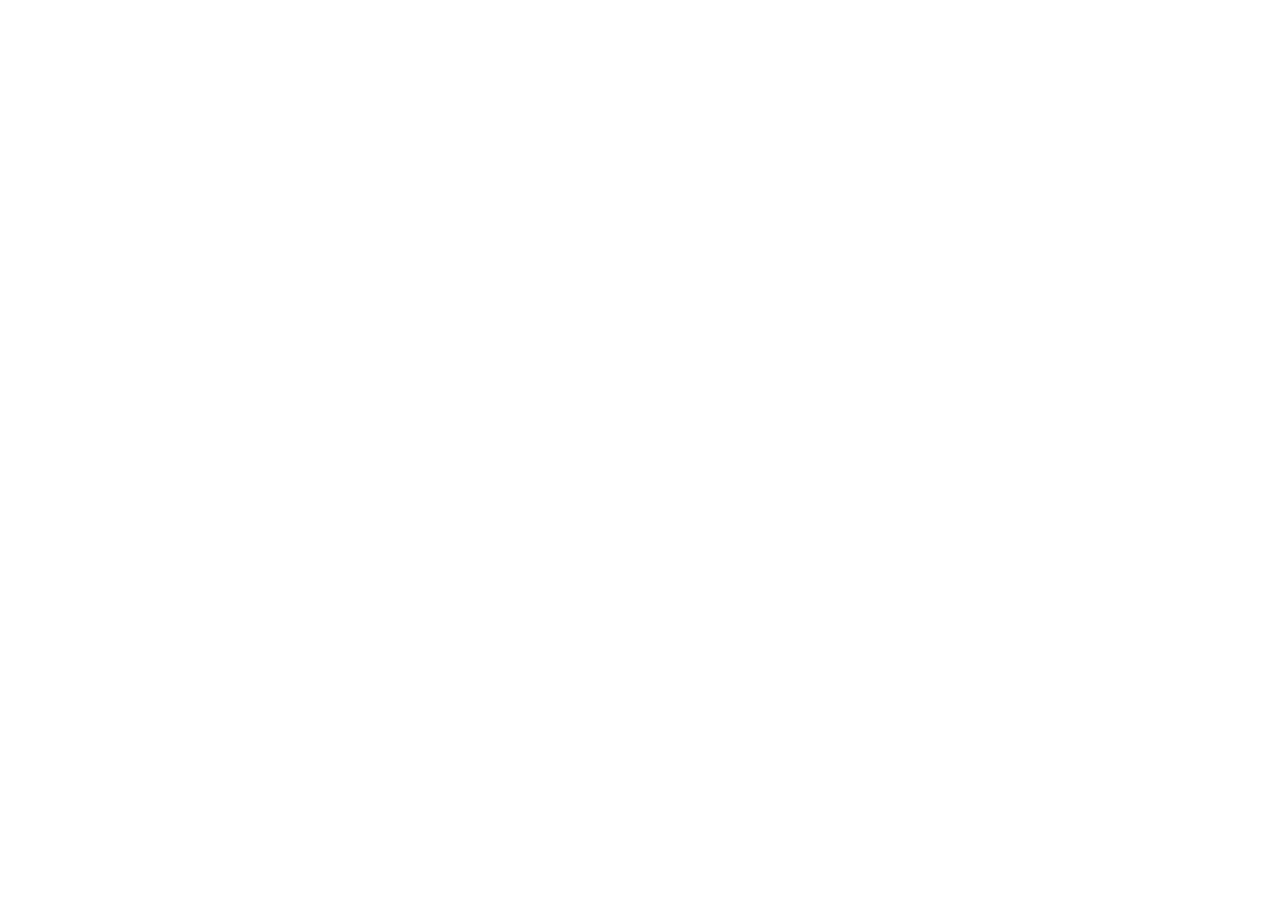
==== index.html @ 87de018b "Initial commit for Mismar Contracting website" ====
<!doctype html>
<html lang="ar" dir="rtl">
  <head>
    <meta charset="UTF-8" />
    <meta name="viewport" content="width=device-width, initial-scale=1.0" />
    <title>MISMAR CONTRACTING | شركة مسمار للمقاولات</title>
    <meta name="description" content="الموقع الرسمي ولوحة التحكم لشركة مسمار للمقاولات - تنفيذ المشاريع السكنية والتجارية، باقات البناء، وإدارة المحتوى الكاملة." />
    <link rel="icon" type="image/png" href="/assets/aistudio/image_4bd9251f.png" />
    <meta property="og:title" content="MISMAR CONTRACTING | شركة مسمار للمقاولات" />
    <meta property="og:description" content="الموقع الرسمي ولوحة التحكم لشركة مسمار للمقاولات - تنفيذ المشاريع السكنية والتجارية، باقات البناء، وإدارة المحتوى الكاملة." />
    <meta property="og:image" content="/assets/aistudio/image_4bd9251f.png" />
    <meta property="og:type" content="website" />
    <meta name="twitter:card" content="summary_large_image" />
    <meta name="twitter:image" content="/assets/aistudio/image_4bd9251f.png" />
    <link rel="preconnect" href="https://fonts.googleapis.com">
    <link rel="preconnect" href="https://fonts.gstatic.com" crossorigin>
    <link href="https://fonts.googleapis.com/css2?family=Plus+Jakarta+Sans:wght@400;500;600;700;800&family=Tajawal:wght@400;500;700;800;900&display=swap" rel="stylesheet">
  </head>
  <body class="bg-[#18232b] text-neutral-100 antialiased font-sans selection:bg-[#b88a58] selection:text-[#18232b]">
    <div id="root"></div>
    <script type="module" src="/src/main.tsx"></script>
  </body>
</html>
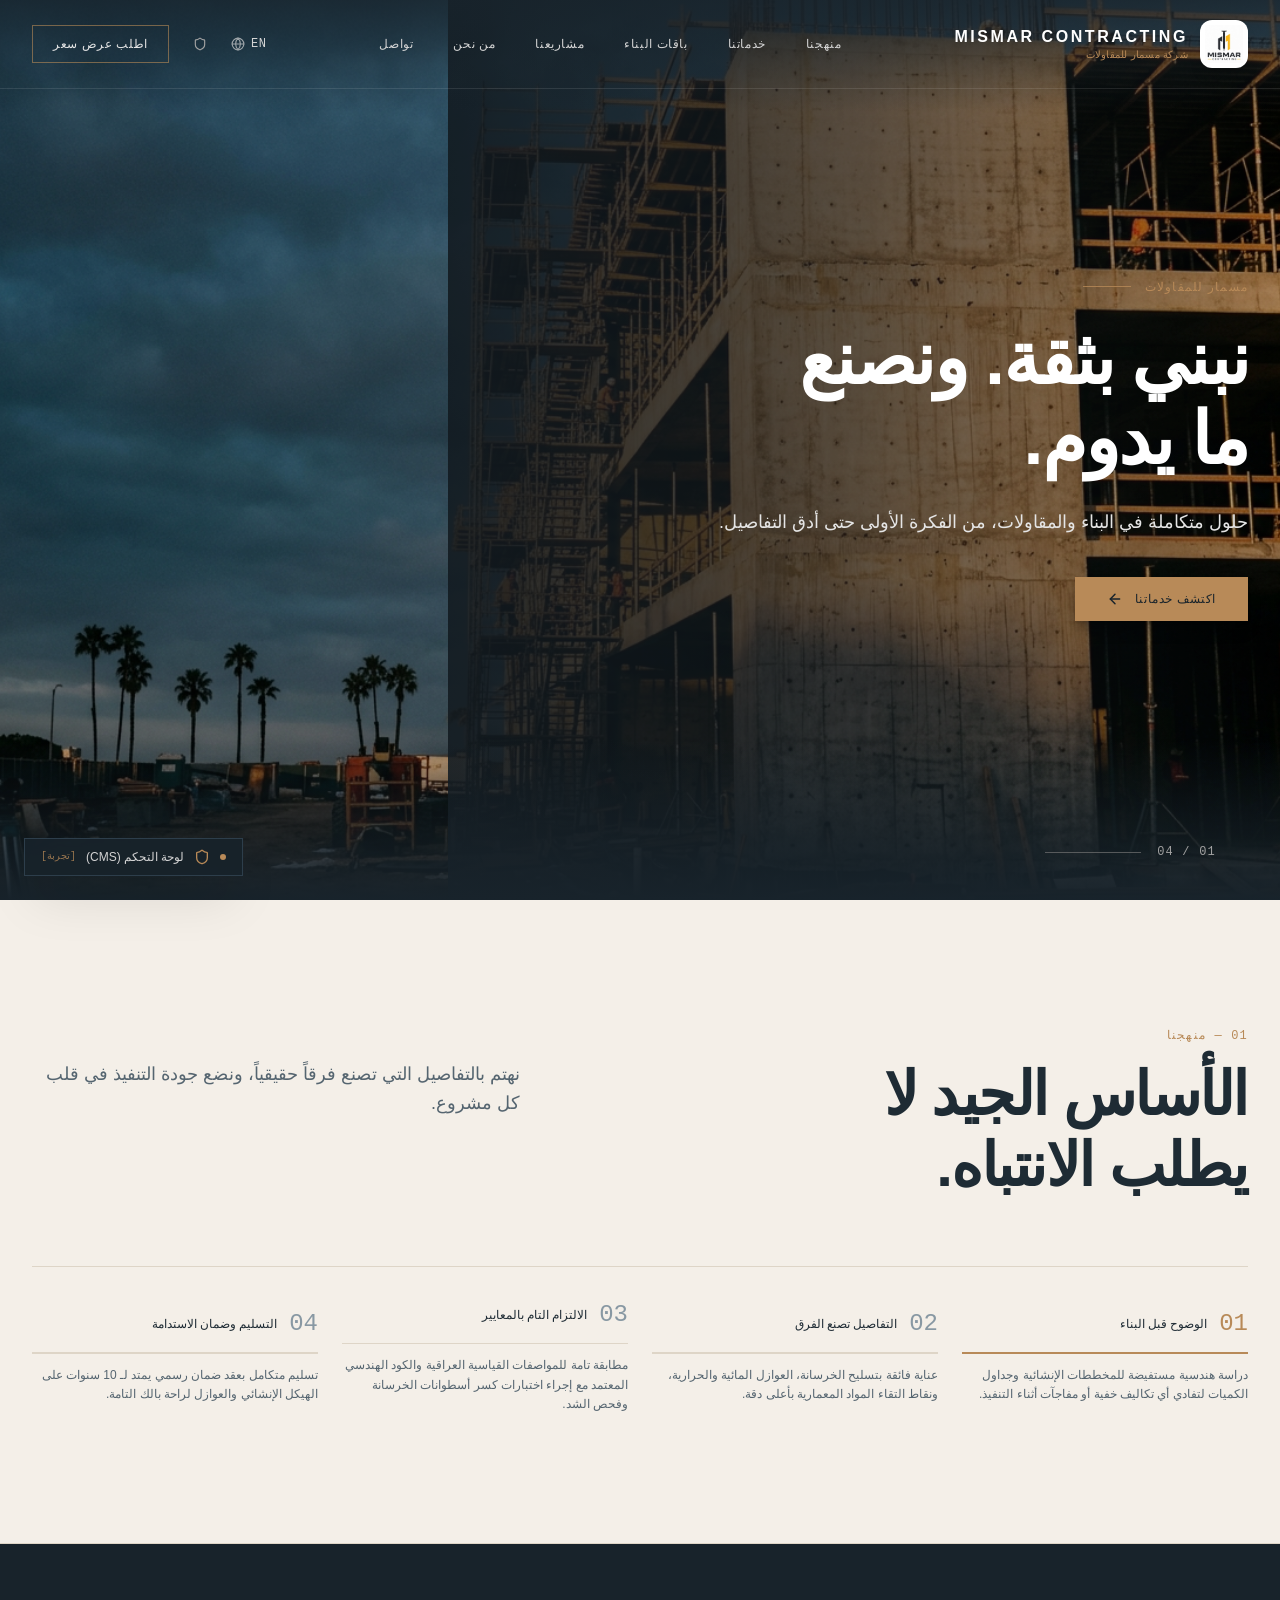
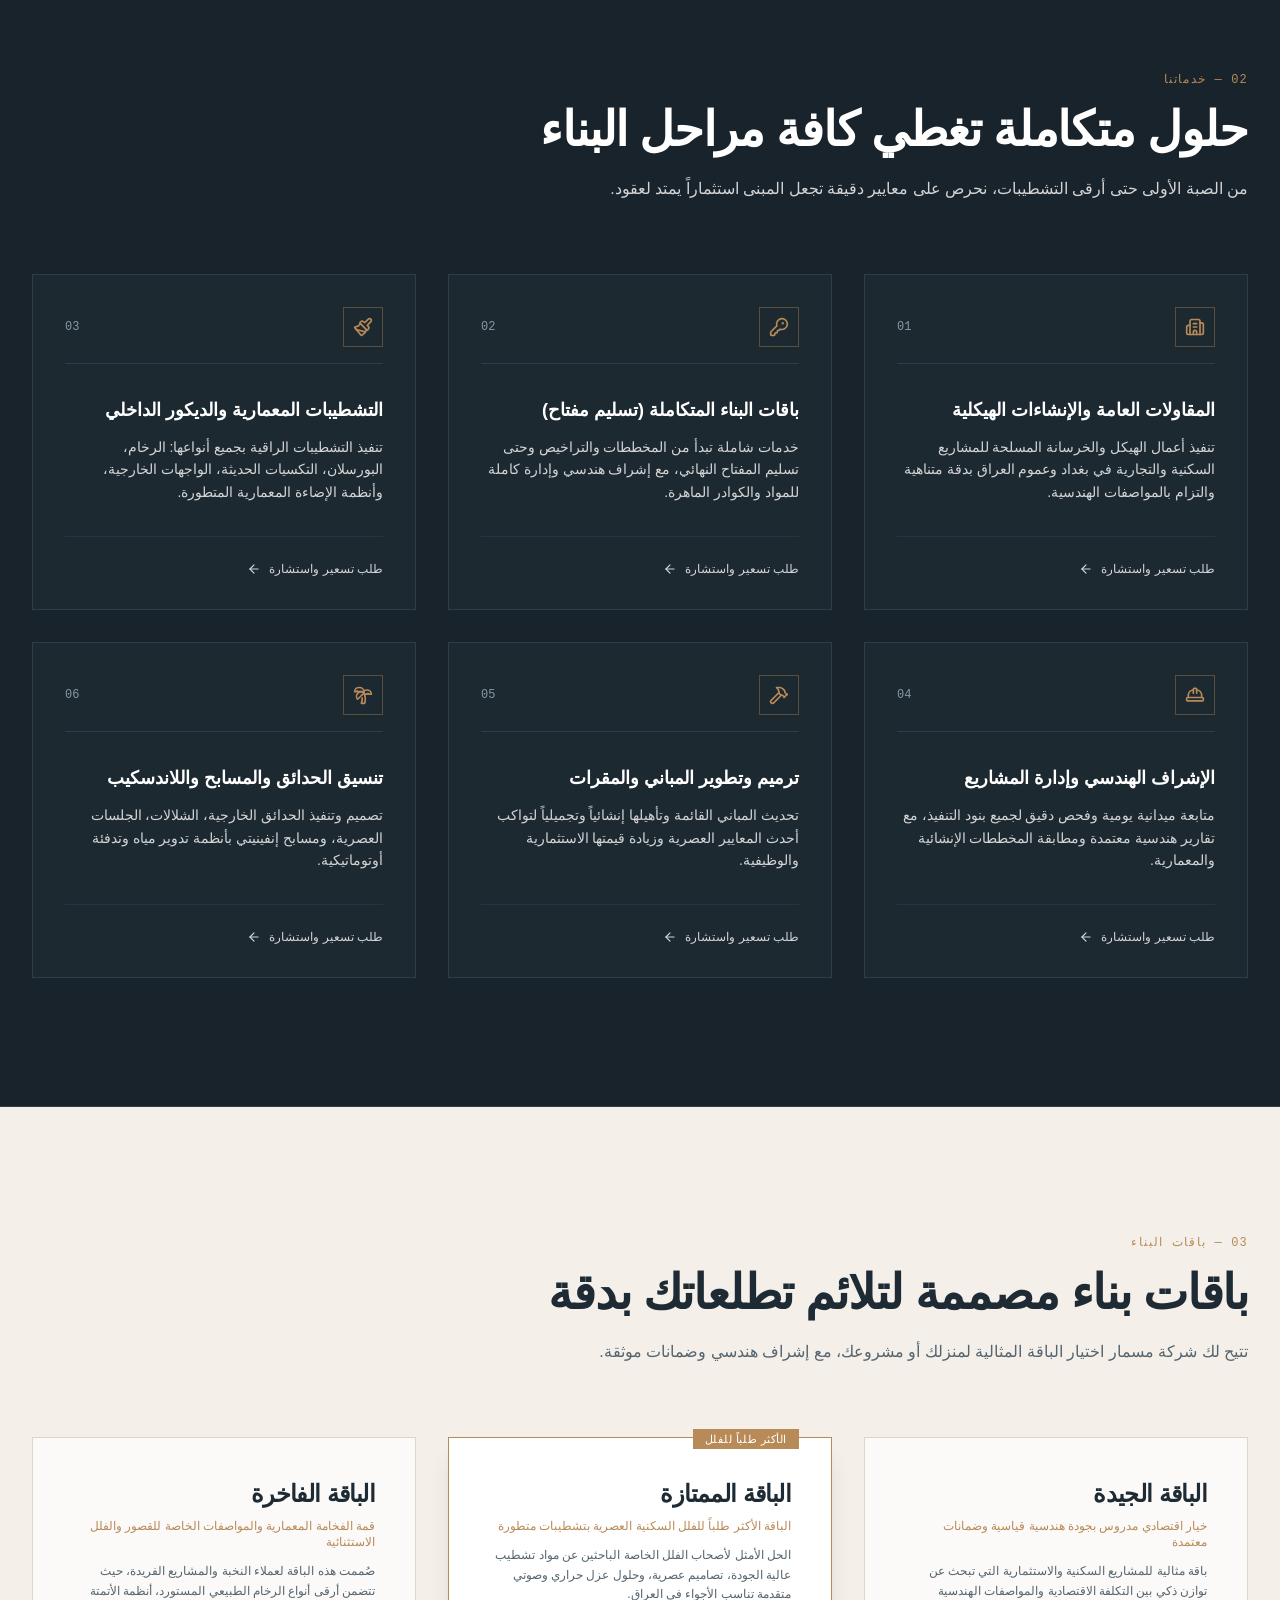
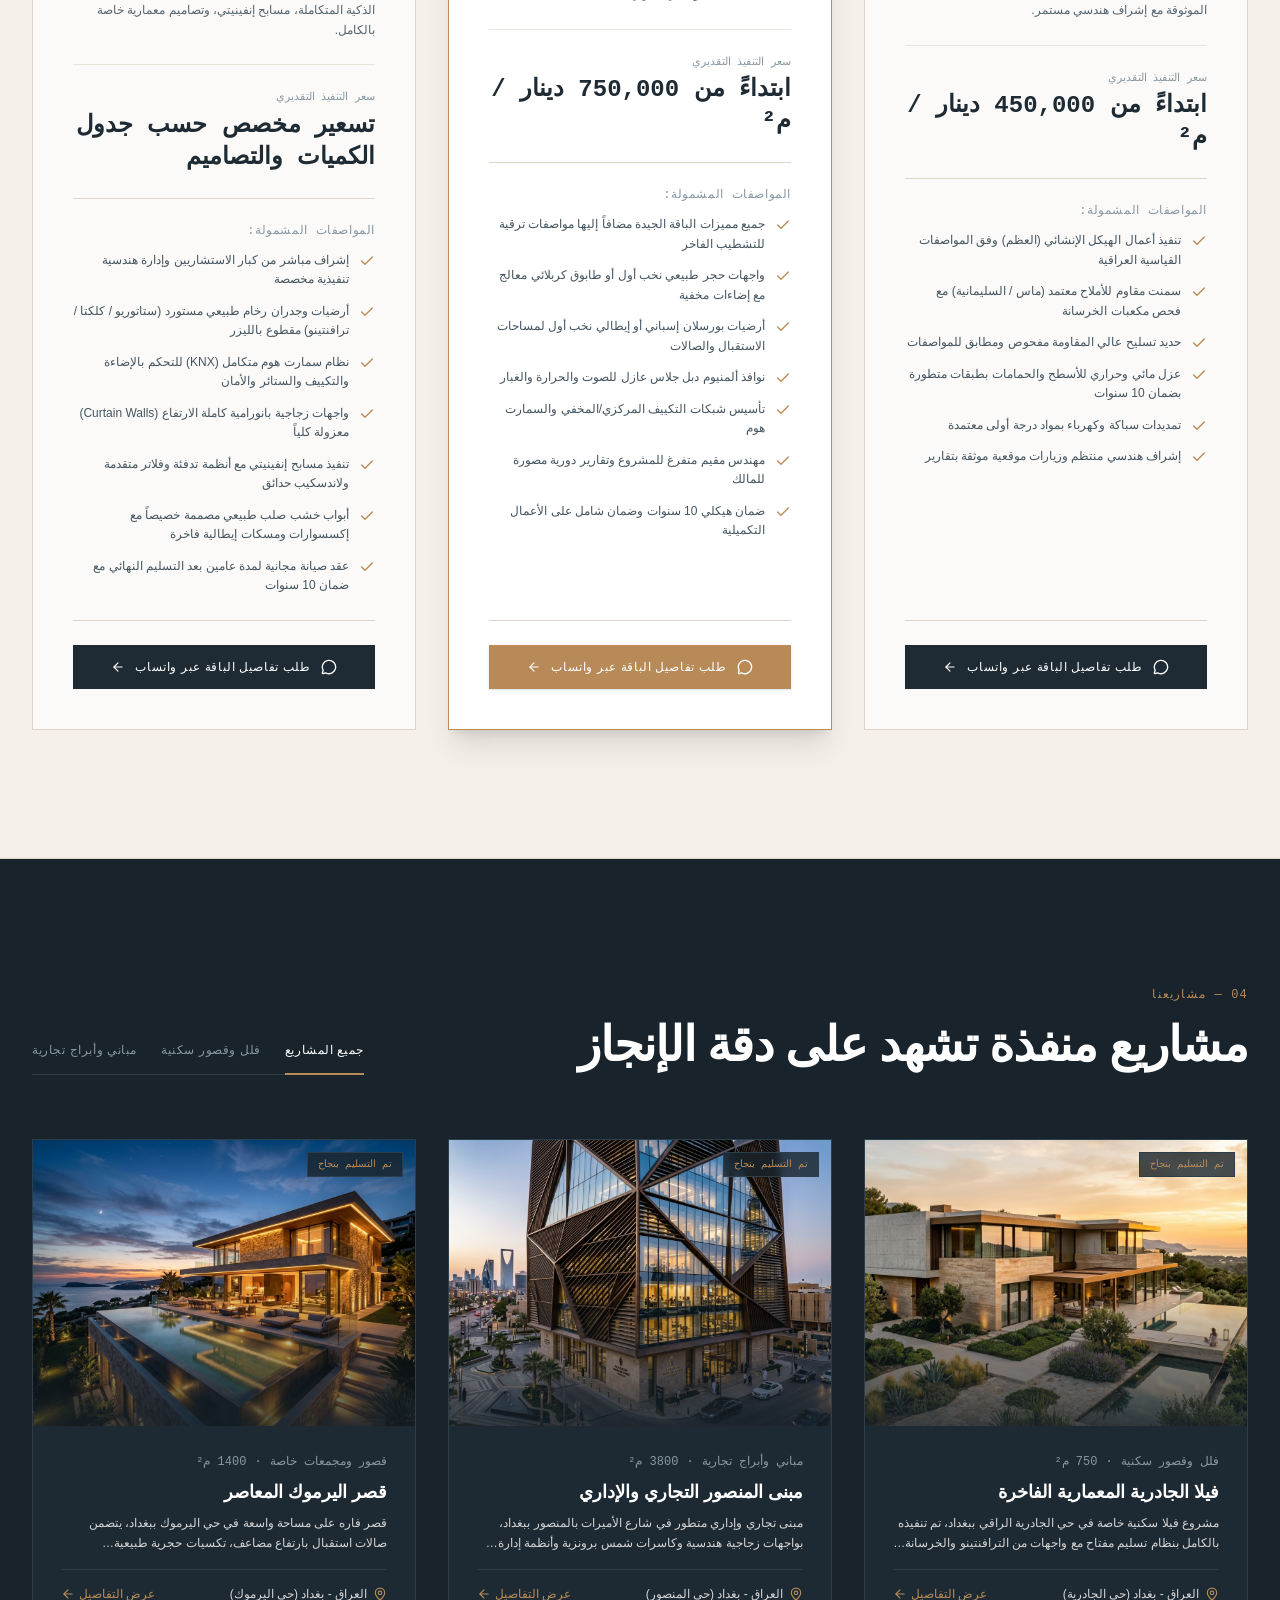
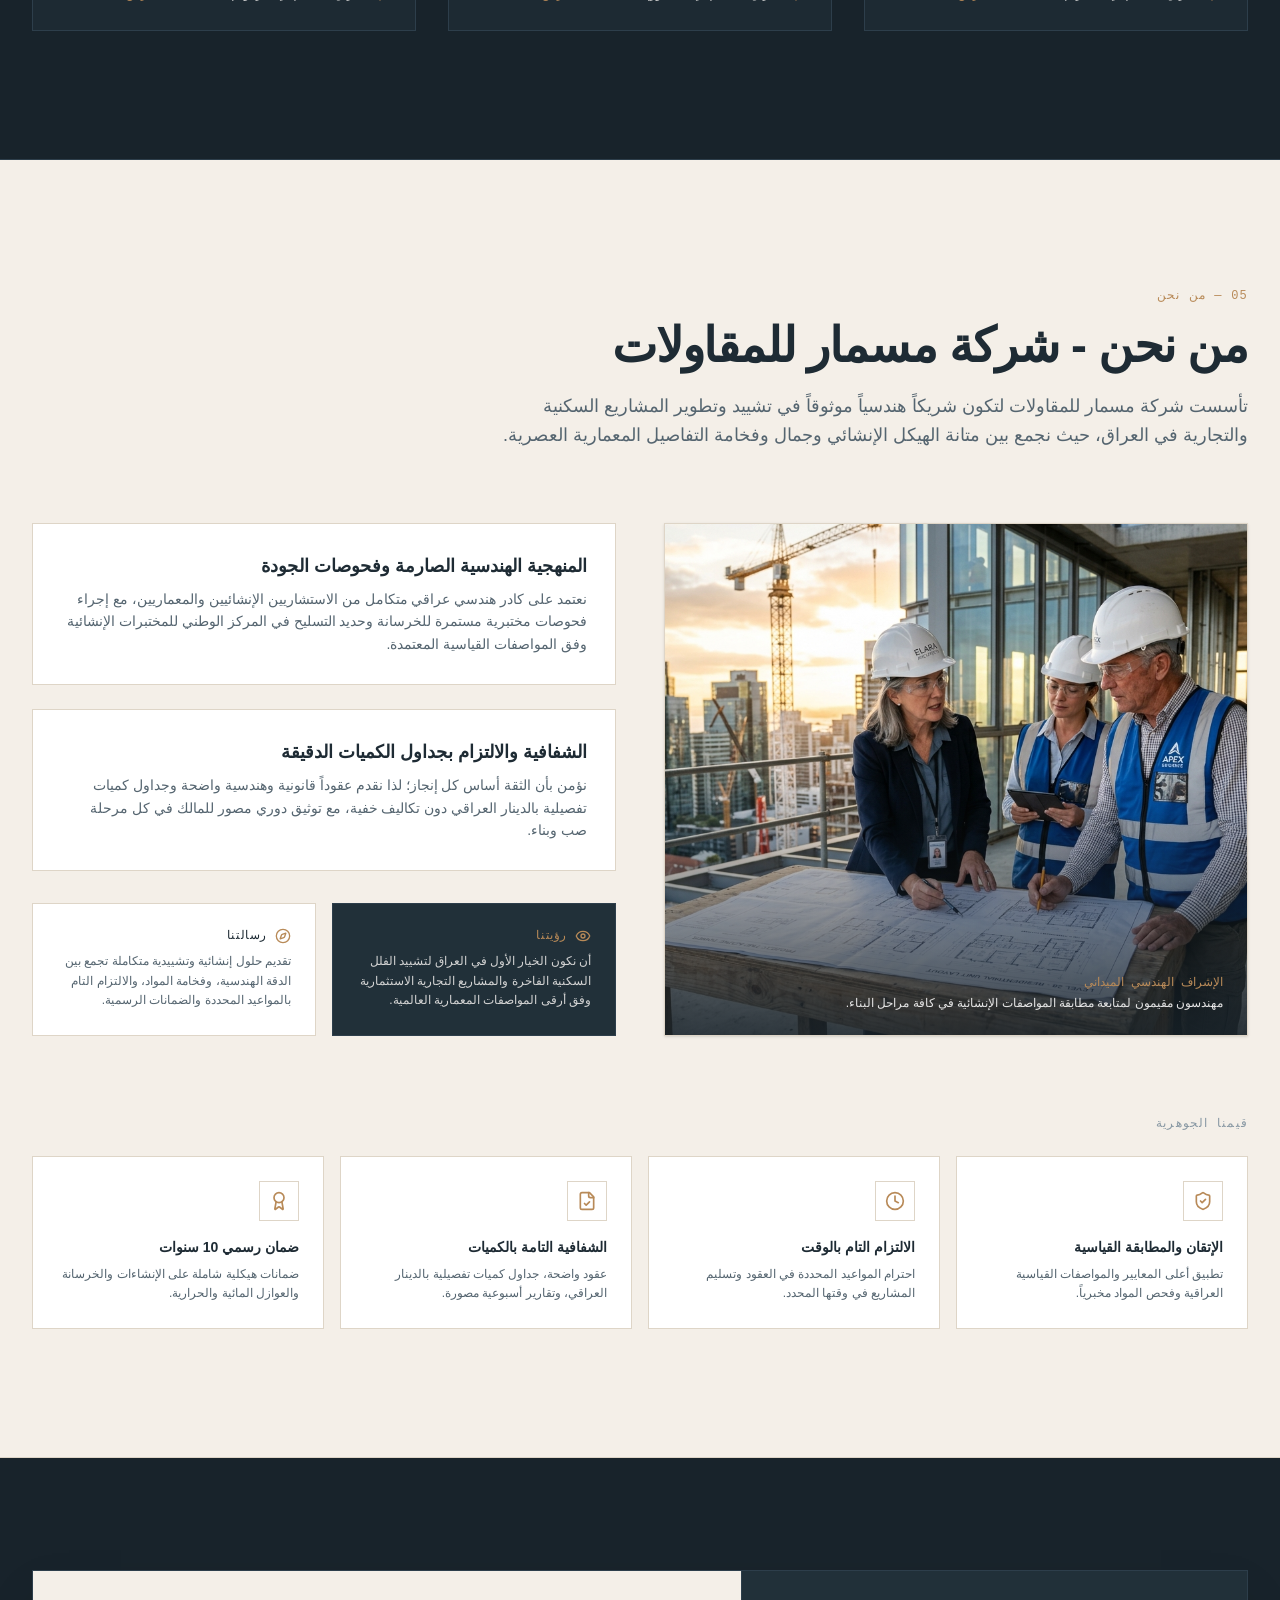
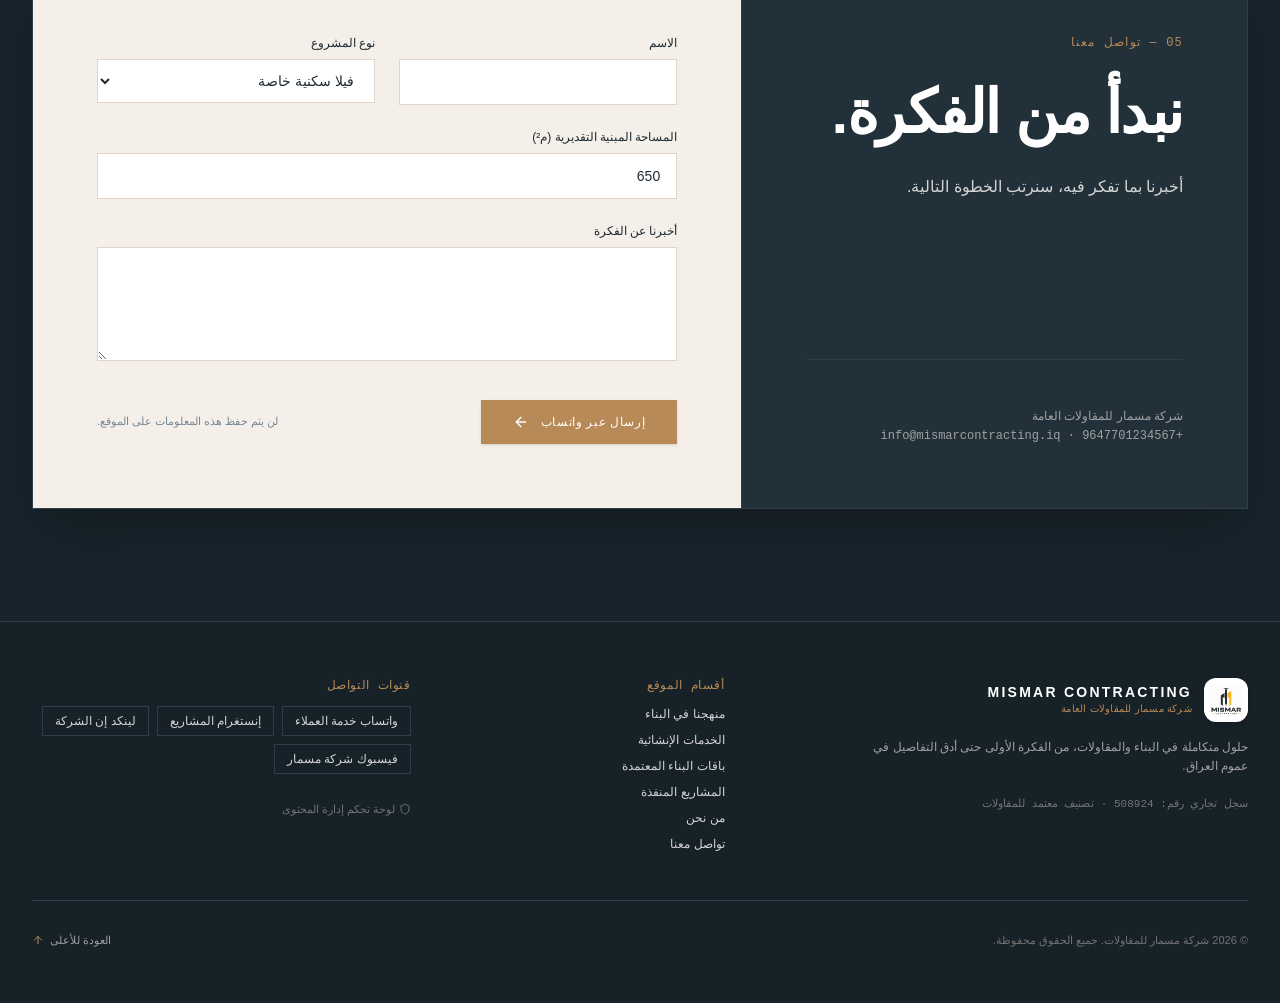
==== commit aae3bf8d: "Deploy core values editor to GitHub Pages" ====
--- a/index.html
+++ b/index.html
@@ -5,19 +5,20 @@
     <meta name="viewport" content="width=device-width, initial-scale=1.0" />
     <title>MISMAR CONTRACTING | شركة مسمار للمقاولات</title>
     <meta name="description" content="الموقع الرسمي ولوحة التحكم لشركة مسمار للمقاولات - تنفيذ المشاريع السكنية والتجارية، باقات البناء، وإدارة المحتوى الكاملة." />
-    <link rel="icon" type="image/png" href="/assets/aistudio/image_4bd9251f.png" />
+    <link rel="icon" type="image/png" href="./assets/aistudio/image_4bd9251f.png" />
     <meta property="og:title" content="MISMAR CONTRACTING | شركة مسمار للمقاولات" />
     <meta property="og:description" content="الموقع الرسمي ولوحة التحكم لشركة مسمار للمقاولات - تنفيذ المشاريع السكنية والتجارية، باقات البناء، وإدارة المحتوى الكاملة." />
-    <meta property="og:image" content="/assets/aistudio/image_4bd9251f.png" />
+    <meta property="og:image" content="./assets/aistudio/image_4bd9251f.png" />
     <meta property="og:type" content="website" />
     <meta name="twitter:card" content="summary_large_image" />
-    <meta name="twitter:image" content="/assets/aistudio/image_4bd9251f.png" />
+    <meta name="twitter:image" content="./assets/aistudio/image_4bd9251f.png" />
     <link rel="preconnect" href="https://fonts.googleapis.com">
     <link rel="preconnect" href="https://fonts.gstatic.com" crossorigin>
     <link href="https://fonts.googleapis.com/css2?family=Plus+Jakarta+Sans:wght@400;500;600;700;800&family=Tajawal:wght@400;500;700;800;900&display=swap" rel="stylesheet">
+    <script type="module" crossorigin src="./assets/index-Yvedh5dp.js"></script>
+    <link rel="stylesheet" crossorigin href="./assets/index-BH0bHoJv.css">
   </head>
   <body class="bg-[#18232b] text-neutral-100 antialiased font-sans selection:bg-[#b88a58] selection:text-[#18232b]">
     <div id="root"></div>
-    <script type="module" src="/src/main.tsx"></script>
   </body>
 </html>
